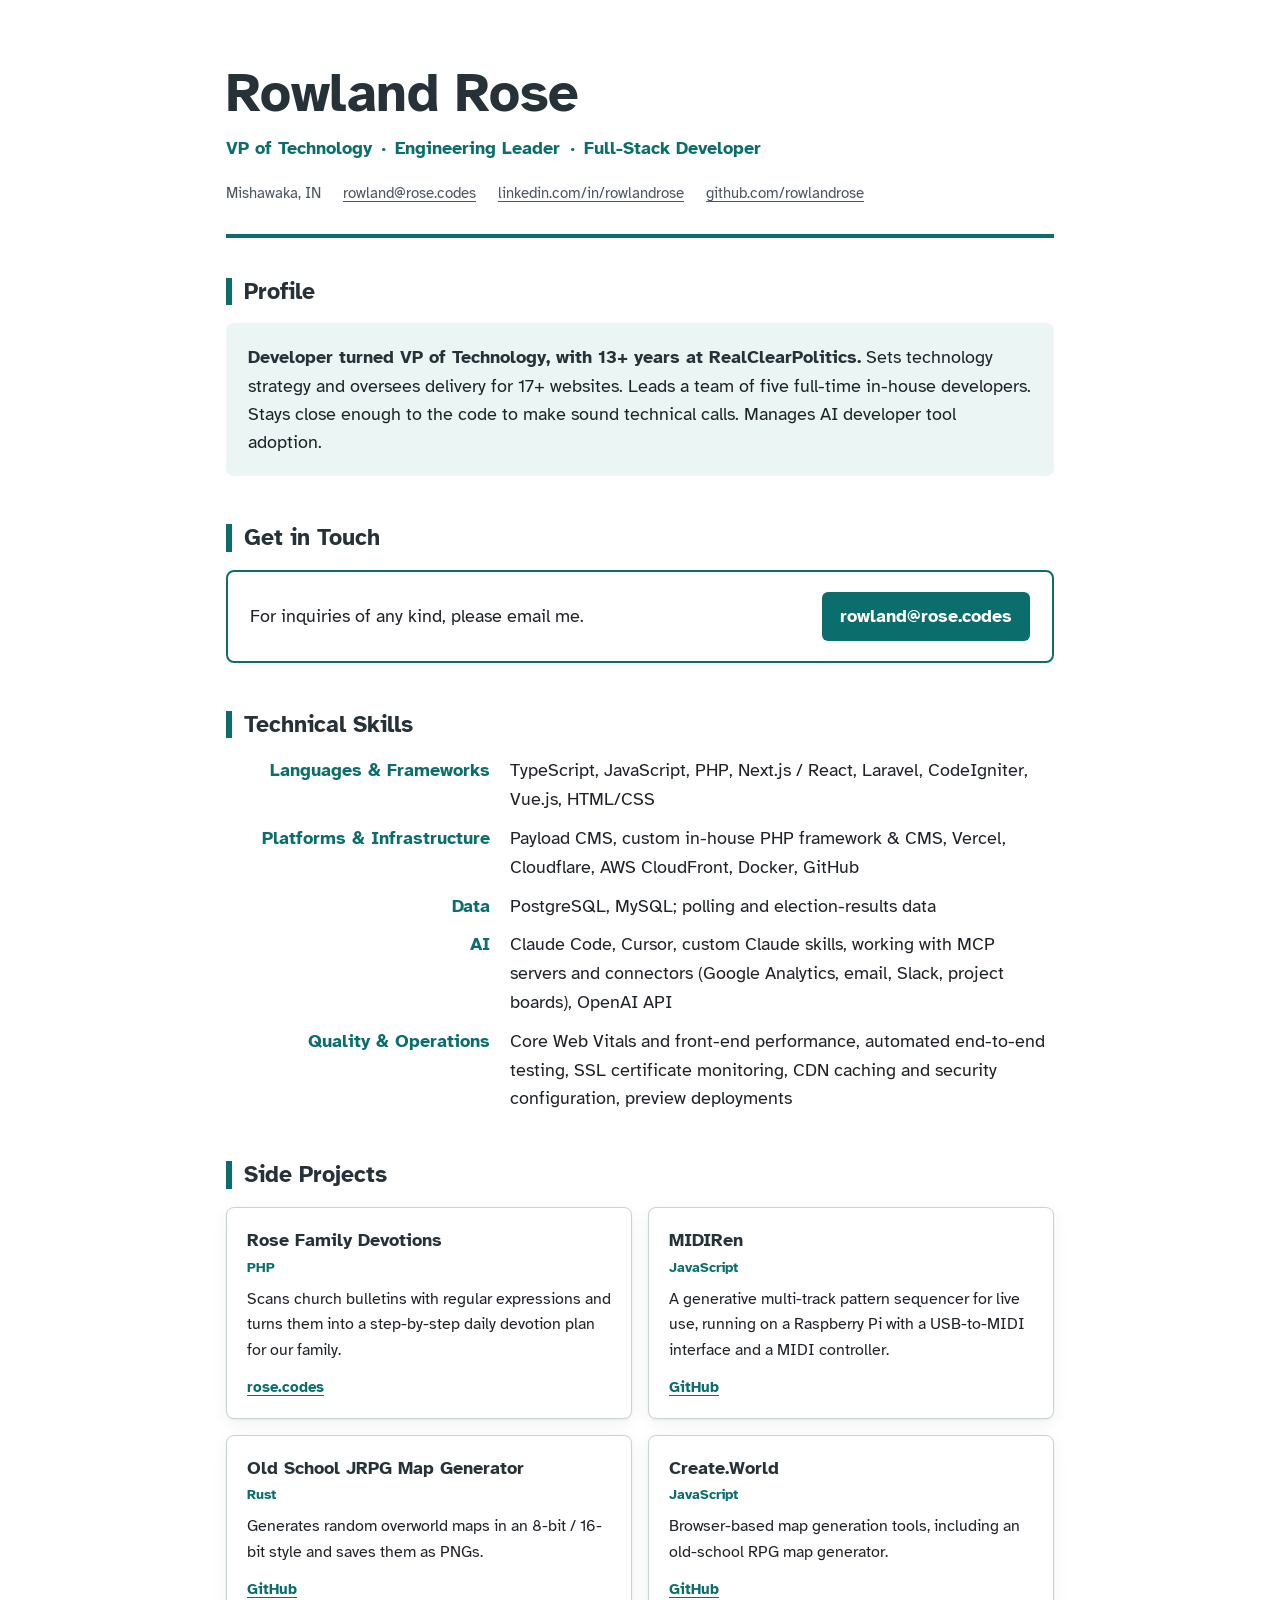
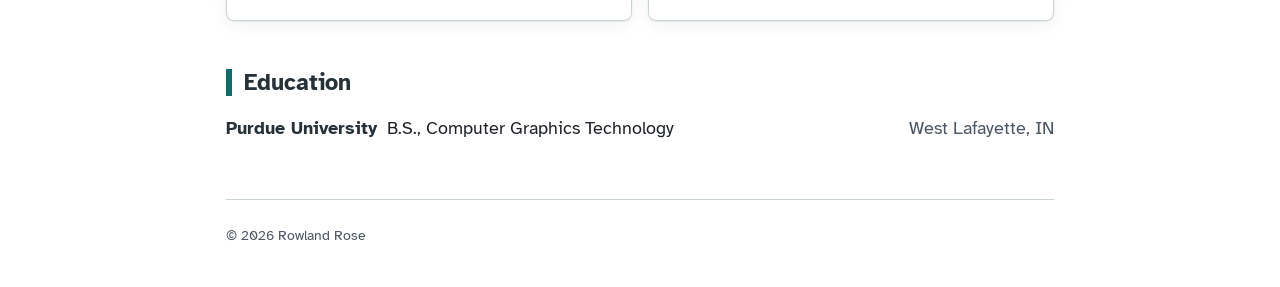
==== index.html @ 04871fbf "Add one-page personal site for www.rowlandrose.com Co-Authored-By: Claude Opus 5.5 <noreply@anthropi" ====
<!doctype html>
<html lang="en">
<head>
  <meta charset="utf-8">
  <meta name="viewport" content="width=device-width, initial-scale=1">
  <title>Rowland Rose · VP of Technology</title>
  <meta name="description" content="Developer turned VP of Technology, with 13+ years at RealClearPolitics. Sets technology strategy and oversees delivery for 17+ websites. Leads a team of five full-time in-house developers. Stays close enough to the code to make sound technical calls. Manages AI developer tool adoption.">
  <link rel="canonical" href="https://www.rowlandrose.com/">
  <meta property="og:type" content="profile">
  <meta property="og:title" content="Rowland Rose · VP of Technology">
  <meta property="og:description" content="Developer turned VP of Technology, with 13+ years at RealClearPolitics. Sets technology strategy and oversees delivery for 17+ websites. Leads a team of five full-time in-house developers. Stays close enough to the code to make sound technical calls. Manages AI developer tool adoption.">
  <meta property="og:url" content="https://www.rowlandrose.com/">
  <meta name="twitter:card" content="summary">
  <link rel="icon" href="data:image/svg+xml,%3Csvg xmlns='http://www.w3.org/2000/svg' viewBox='0 0 64 64'%3E%3Crect width='64' height='64' rx='12' fill='%230B6E6D'/%3E%3Ctext x='32' y='43' font-family='Arial,sans-serif' font-size='30' font-weight='700' fill='white' text-anchor='middle'%3ERR%3C/text%3E%3C/svg%3E">
  <link rel="preconnect" href="https://fonts.googleapis.com">
  <link rel="preconnect" href="https://fonts.gstatic.com" crossorigin>
  <link href="https://fonts.googleapis.com/css2?family=Atkinson+Hyperlegible:wght@400;700&display=swap" rel="stylesheet">
  <style>
    :root {
      --bg: #ffffff;
      --surface: #eaf5f4;
      --card: #ffffff;
      --ink: #1f2328;
      --heading: #263238;
      --muted: #4b5563;
      --accent: #0b6e6d;
      --rule: #c9d3d6;
      --shadow: 0 1px 2px rgba(15, 40, 45, .06), 0 4px 16px rgba(15, 40, 45, .06);
    }
    @media (prefers-color-scheme: dark) {
      :root:not([data-theme="light"]) {
        --bg: #11181b;
        --surface: #17262a;
        --card: #182226;
        --ink: #e3e8ea;
        --heading: #f1f4f5;
        --muted: #a7b3b8;
        --accent: #5cc5c0;
        --rule: #2c3b40;
        --shadow: none;
      }
    }
    :root[data-theme="dark"] {
      --bg: #11181b; --surface: #17262a; --card: #182226; --ink: #e3e8ea; --heading: #f1f4f5;
      --muted: #a7b3b8; --accent: #5cc5c0; --rule: #2c3b40; --shadow: none;
    }
    *, *::before, *::after { box-sizing: border-box; }
    html { -webkit-text-size-adjust: 100%; }
    body {
      margin: 0;
      background: var(--bg);
      color: var(--ink);
      font-family: 'Atkinson Hyperlegible', system-ui, -apple-system, 'Segoe UI', sans-serif;
      font-size: 18px;
      line-height: 1.6;
    }
    a { color: var(--accent); text-underline-offset: 3px; }
    a:hover { text-decoration-thickness: 2px; }
    a:focus-visible { outline: 3px solid var(--accent); outline-offset: 2px; border-radius: 2px; }
    .wrap { max-width: 860px; margin: 0 auto; padding: 0 16px; }

    header { padding: 64px 0 28px; border-bottom: 4px solid var(--accent); }
    h1 { margin: 0; font-size: clamp(2.4rem, 7vw, 3.4rem); line-height: 1.1; color: var(--heading); letter-spacing: -.01em; }
    .tagline { margin: 10px 0 18px; font-weight: 700; font-size: 1.15rem; color: var(--accent); }
    .tagline span + span::before { content: '·'; margin: 0 .5em; }
    .contact { display: flex; flex-wrap: wrap; gap: 8px 22px; margin: 0; padding: 0; list-style: none; font-size: .95rem; color: var(--muted); }
    .contact a { color: inherit; }
    .contact a:hover { color: var(--accent); }

    section { padding: 40px 0 8px; }
    h2 {
      margin: 0 0 18px; padding-left: 12px; border-left: 6px solid var(--accent);
      font-size: 1.45rem; line-height: 1.2; color: var(--heading);
    }
    .profile { margin: 0; padding: 20px 22px; background: var(--surface); border-radius: 8px; font-size: 1.1rem; }
    .profile strong { color: var(--heading); }

    .callout { display: flex; flex-wrap: wrap; align-items: center; justify-content: space-between; gap: 14px 24px; padding: 20px 22px; border: 2px solid var(--accent); border-radius: 8px; }
    .callout p { margin: 0; font-size: 1.1rem; }
    .button { display: inline-block; padding: 10px 18px; border-radius: 6px; background: var(--accent); color: var(--bg); font-weight: 700; text-decoration: none; }
    .button:hover { filter: brightness(1.1); }
    .company { display: flex; flex-wrap: wrap; align-items: baseline; gap: 4px 14px; margin: 26px 0 10px; padding-bottom: 6px; border-bottom: 1px solid var(--rule); }
    .company:first-of-type { margin-top: 4px; }
    .company h3 { margin: 0; font-size: 1.3rem; color: var(--heading); }
    .company .aside { color: var(--muted); font-size: .95rem; }
    .roles { list-style: none; margin: 0 0 14px; padding: 0 0 0 12px; }
    .roles li { display: grid; grid-template-columns: minmax(0, 15rem) auto; gap: 0 16px; }
    .role { font-weight: 700; }
    .dates { color: var(--accent); font-weight: 700; font-size: .92rem; font-variant-numeric: tabular-nums; align-self: center; }
    ul.points { margin: 0; padding-left: 22px; }
    ul.points li { margin: 0 0 8px; padding-left: 4px; }
    ul.points li::marker { color: var(--accent); content: '■  '; font-size: .7em; }

    .skills { display: grid; grid-template-columns: 16.5rem 1fr; gap: 10px 20px; margin: 0; }
    .skills dt { font-weight: 700; color: var(--accent); text-align: right; }
    .skills dd { margin: 0; }

    .projects { display: grid; grid-template-columns: repeat(2, minmax(0, 1fr)); gap: 16px; }
    .card { display: flex; flex-direction: column; padding: 18px 20px; background: var(--card); border: 1px solid var(--rule); border-radius: 8px; box-shadow: var(--shadow); }
    .card h3 { margin: 0 0 2px; font-size: 1.12rem; color: var(--heading); }
    .card .lang { font-size: .85rem; font-weight: 700; color: var(--accent); }
    .card p { margin: 8px 0 12px; font-size: 1rem; }
    .card .links { margin-top: auto; display: flex; gap: 16px; font-size: .95rem; font-weight: 700; }

    .edu { display: flex; flex-wrap: wrap; justify-content: space-between; gap: 4px 16px; }
    .edu strong { color: var(--heading); }
    .edu .aside { color: var(--muted); }

    footer { margin-top: 48px; padding: 24px 0 40px; border-top: 1px solid var(--rule); color: var(--muted); font-size: .9rem; }

    @media (max-width: 640px) {
      body { font-size: 17px; }
      header { padding-top: 40px; }
      .roles { padding-left: 0; }
      .roles li { grid-template-columns: 1fr; margin-bottom: 6px; }
      .skills { grid-template-columns: 1fr; gap: 2px; }
      .skills dt { text-align: left; }
      .skills dd { margin-bottom: 12px; }
      .projects { grid-template-columns: 1fr; }
    }
    @media print {
      header { padding-top: 0; }
      .card { box-shadow: none; }
      a { color: inherit; text-decoration: none; }
    }
  </style>
</head>
<body>
  <div class="wrap">
    <header>
      <h1>Rowland Rose</h1>
      <p class="tagline"><span>VP of Technology</span><span>Engineering Leader</span><span>Full-Stack Developer</span></p>
      <ul class="contact">
        <li>Mishawaka, IN</li>
        <li><a href="mailto:rowland@rose.codes">rowland@rose.codes</a></li>
        <li><a href="https://www.linkedin.com/in/rowlandrose/">linkedin.com/in/rowlandrose</a></li>
        <li><a href="https://github.com/rowlandrose">github.com/rowlandrose</a></li>
      </ul>
    </header>

    <main>
      <section aria-labelledby="profile">
        <h2 id="profile">Profile</h2>
        <p class="profile"><strong>Developer turned VP of Technology, with 13+ years at RealClearPolitics.</strong> Sets technology strategy and oversees delivery for 17+ websites. Leads a team of five full-time in-house developers. Stays close enough to the code to make sound technical calls. Manages AI developer tool adoption.</p>
      </section>

      <section aria-labelledby="contact">
        <h2 id="contact">Get in Touch</h2>
        <div class="callout">
          <p>For inquiries of any kind, please email me.</p>
          <a class="button" href="mailto:rowland@rose.codes">rowland@rose.codes</a>
        </div>
      </section>

      <section aria-labelledby="skills">
        <h2 id="skills">Technical Skills</h2>
        <dl class="skills">
          <dt>Languages &amp; Frameworks</dt><dd>TypeScript, JavaScript, PHP, Next.js / React, Laravel, CodeIgniter, Vue.js, HTML/CSS</dd>
          <dt>Platforms &amp; Infrastructure</dt><dd>Payload CMS, custom in-house PHP framework &amp; CMS, Vercel, Cloudflare, AWS CloudFront, Docker, GitHub</dd>
          <dt>Data</dt><dd>PostgreSQL, MySQL; polling and election-results data</dd>
          <dt>AI</dt><dd>Claude Code, Cursor, custom Claude skills, working with MCP servers and connectors (Google Analytics, email, Slack, project boards), OpenAI API</dd>
          <dt>Quality &amp; Operations</dt><dd>Core Web Vitals and front-end performance, automated end-to-end testing, SSL certificate monitoring, CDN caching and security configuration, preview deployments</dd>
        </dl>
      </section>

      <section aria-labelledby="projects">
        <h2 id="projects">Side Projects</h2>
        <div class="projects">
          <article class="card">
            <h3>Rose Family Devotions</h3>
            <span class="lang">PHP</span>
            <p>Scans church bulletins with regular expressions and turns them into a step-by-step daily devotion plan for our family.</p>
            <div class="links"><a href="https://www.rose.codes/">rose.codes</a></div>
          </article>
          <article class="card">
            <h3>MIDIRen</h3>
            <span class="lang">JavaScript</span>
            <p>A generative multi-track pattern sequencer for live use, running on a Raspberry Pi with a USB-to-MIDI interface and a MIDI controller.</p>
            <div class="links"><a href="https://github.com/rowlandrose/MIDIRen">GitHub</a></div>
          </article>
          <article class="card">
            <h3>Old School JRPG Map Generator</h3>
            <span class="lang">Rust</span>
            <p>Generates random overworld maps in an 8-bit / 16-bit style and saves them as PNGs.</p>
            <div class="links"><a href="https://github.com/rowlandrose/old_school_jrpg_map_generator">GitHub</a></div>
          </article>
          <article class="card">
            <h3>Create.World</h3>
            <span class="lang">JavaScript</span>
            <p>Browser-based map generation tools, including an old-school RPG map generator.</p>
            <div class="links"><a href="https://github.com/rowlandrose/create.world">GitHub</a></div>
          </article>
        </div>
      </section>

      <section aria-labelledby="education">
        <h2 id="education">Education</h2>
        <div class="edu"><span><strong>Purdue University</strong> &nbsp;B.S., Computer Graphics Technology</span><span class="aside">West Lafayette, IN</span></div>
      </section>
    </main>

    <footer>© 2026 Rowland Rose</footer>
  </div>
</body>
</html>
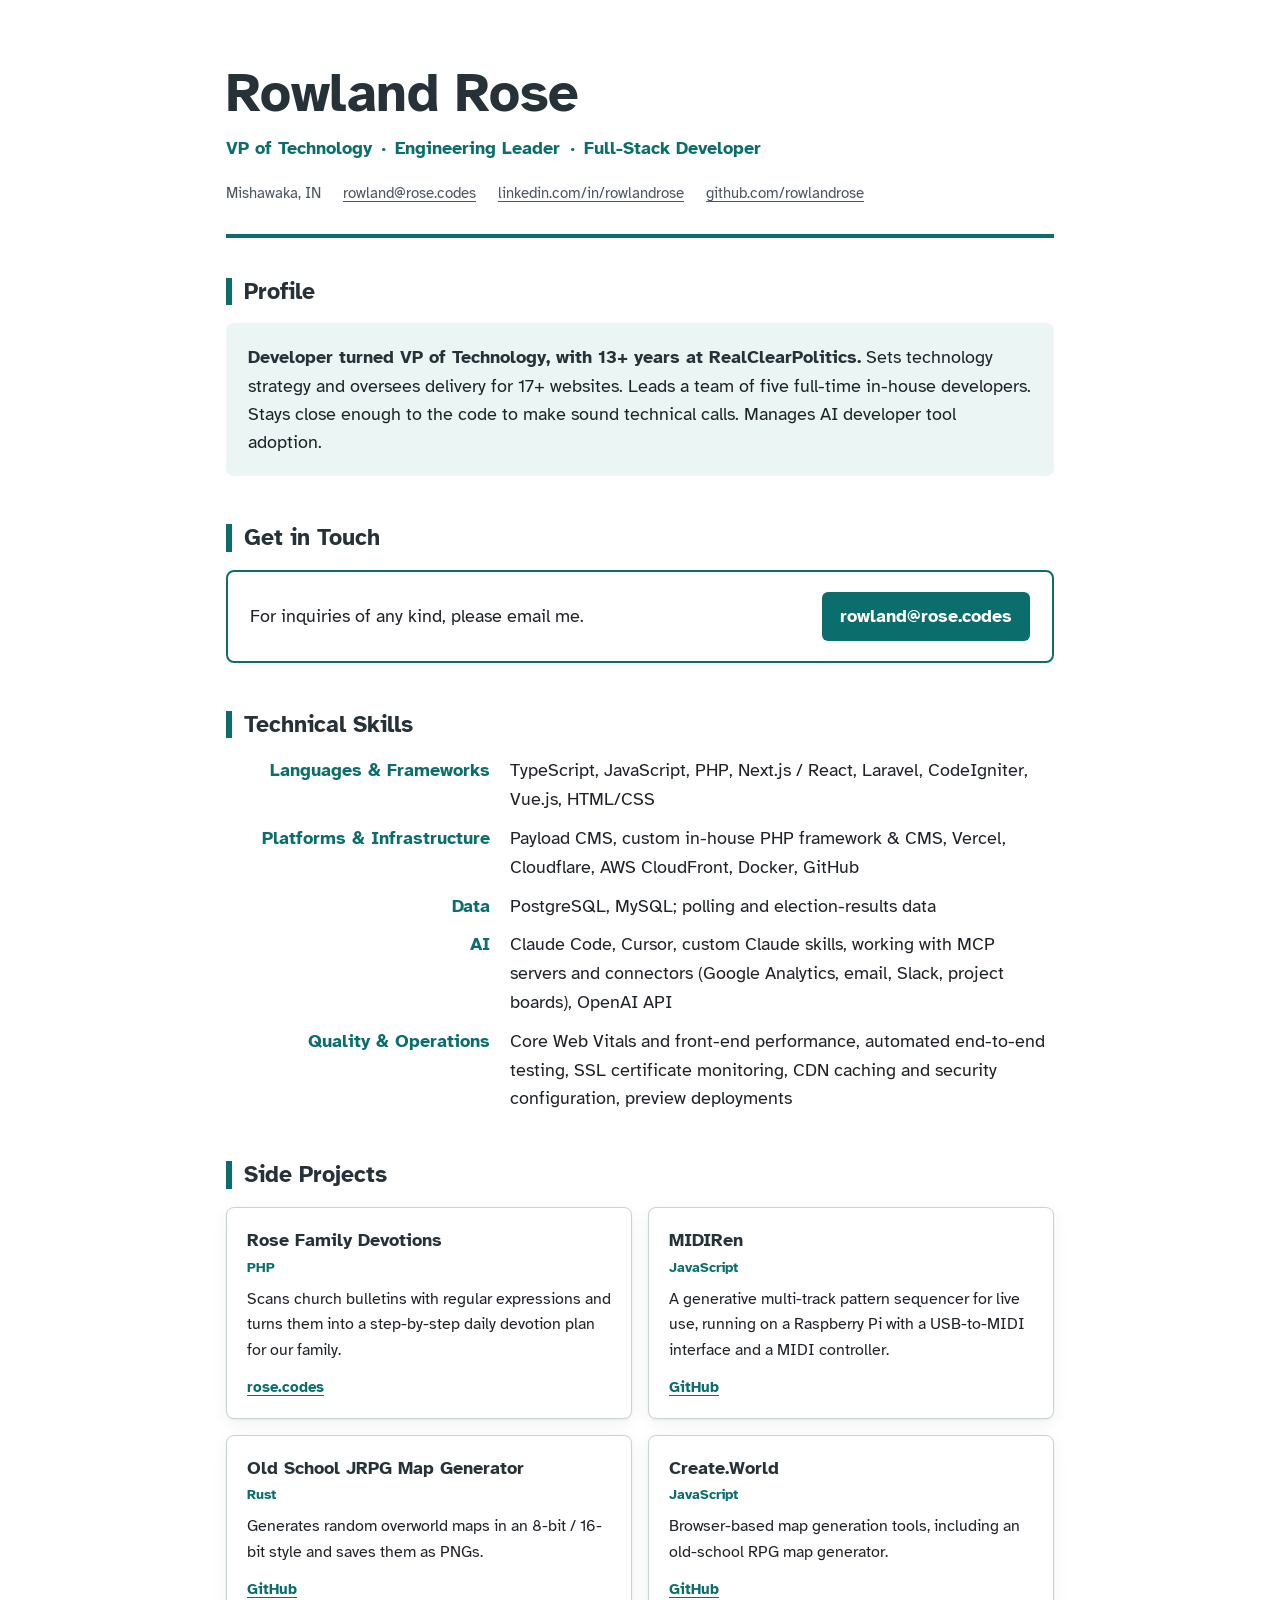
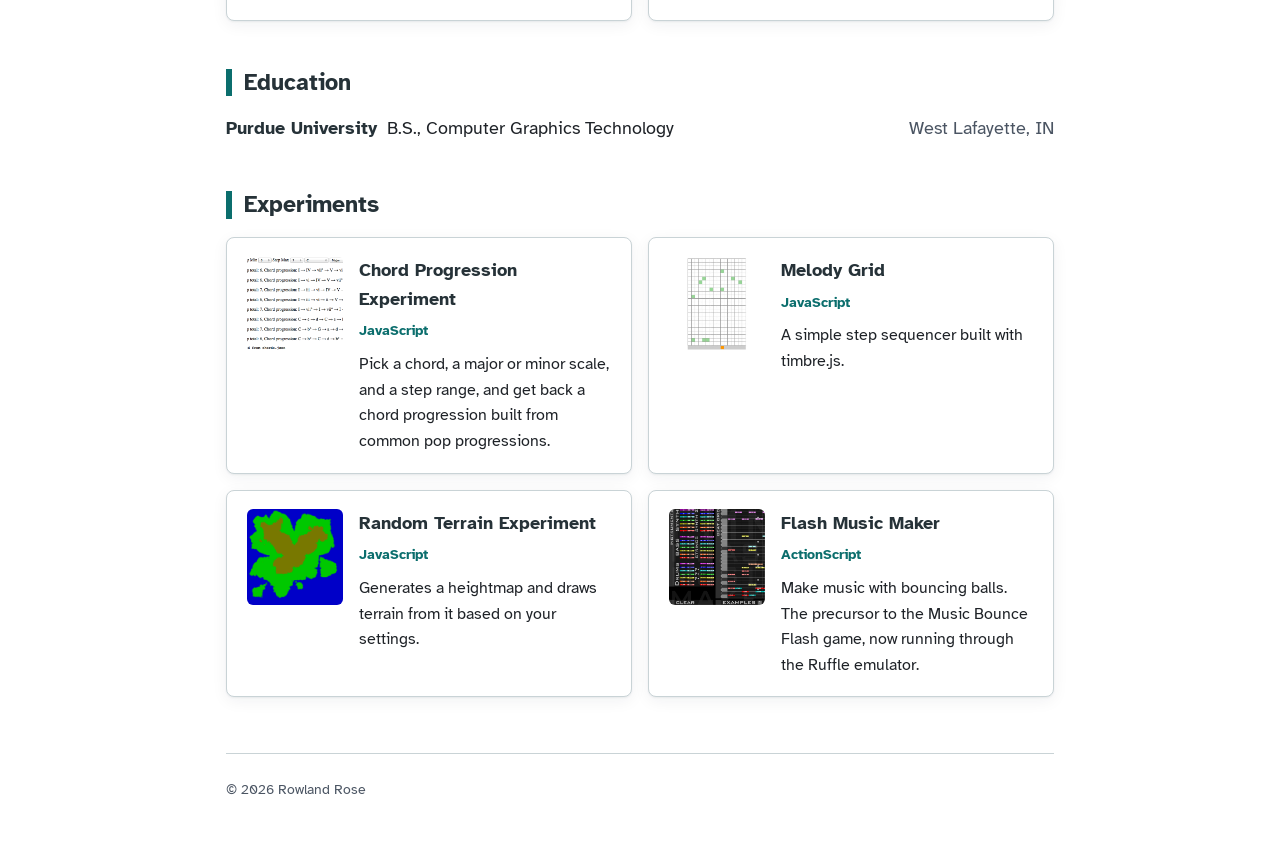
==== commit d4664c7a: "Add Experiments section and copy old experiments from the previous site Flash Music Maker now runs t" ====
--- a/index.html
+++ b/index.html
@@ -102,6 +102,11 @@
     .card p { margin: 8px 0 12px; font-size: 1rem; }
     .card .links { margin-top: auto; display: flex; gap: 16px; font-size: .95rem; font-weight: 700; }
 
+    a.card.exp { flex-direction: row; align-items: flex-start; gap: 16px; color: inherit; text-decoration: none; transition: border-color .15s; }
+    a.card.exp:hover { border-color: var(--accent); }
+    a.card.exp:hover h3 { color: var(--accent); }
+    a.card.exp img { flex: none; width: 96px; height: 96px; object-fit: cover; border-radius: 6px; background: var(--surface); }
+    a.card.exp p { margin-bottom: 0; }
     .edu { display: flex; flex-wrap: wrap; justify-content: space-between; gap: 4px 16px; }
     .edu strong { color: var(--heading); }
     .edu .aside { color: var(--muted); }
@@ -197,6 +202,44 @@
         <h2 id="education">Education</h2>
         <div class="edu"><span><strong>Purdue University</strong> &nbsp;B.S., Computer Graphics Technology</span><span class="aside">West Lafayette, IN</span></div>
       </section>
+
+      <section aria-labelledby="experiments">
+        <h2 id="experiments">Experiments</h2>
+        <div class="projects">
+          <a class="card exp" href="/experiments/chord_progression_experiment/">
+            <img src="/experiments/img/chord_progression_experiment_screen.png" alt="" loading="lazy" width="96" height="96">
+            <div>
+              <h3>Chord Progression Experiment</h3>
+              <span class="lang">JavaScript</span>
+              <p>Pick a chord, a major or minor scale, and a step range, and get back a chord progression built from common pop progressions.</p>
+            </div>
+          </a>
+          <a class="card exp" href="/experiments/melody_grid/">
+            <img src="/experiments/img/melody_grid.jpg" alt="" loading="lazy" width="96" height="96">
+            <div>
+              <h3>Melody Grid</h3>
+              <span class="lang">JavaScript</span>
+              <p>A simple step sequencer built with timbre.js.</p>
+            </div>
+          </a>
+          <a class="card exp" href="/experiments/random_terrain_experiment/">
+            <img src="/experiments/img/random_terrain_experiment.png" alt="" loading="lazy" width="96" height="96">
+            <div>
+              <h3>Random Terrain Experiment</h3>
+              <span class="lang">JavaScript</span>
+              <p>Generates a heightmap and draws terrain from it based on your settings.</p>
+            </div>
+          </a>
+          <a class="card exp" href="/experiments/flash_music_maker/">
+            <img src="/experiments/img/flash_music_maker.png" alt="" loading="lazy" width="96" height="96">
+            <div>
+              <h3>Flash Music Maker</h3>
+              <span class="lang">ActionScript</span>
+              <p>Make music with bouncing balls. The precursor to the Music Bounce Flash game, now running through the Ruffle emulator.</p>
+            </div>
+          </a>
+        </div>
+      </section>
     </main>
 
     <footer>© 2026 Rowland Rose</footer>
